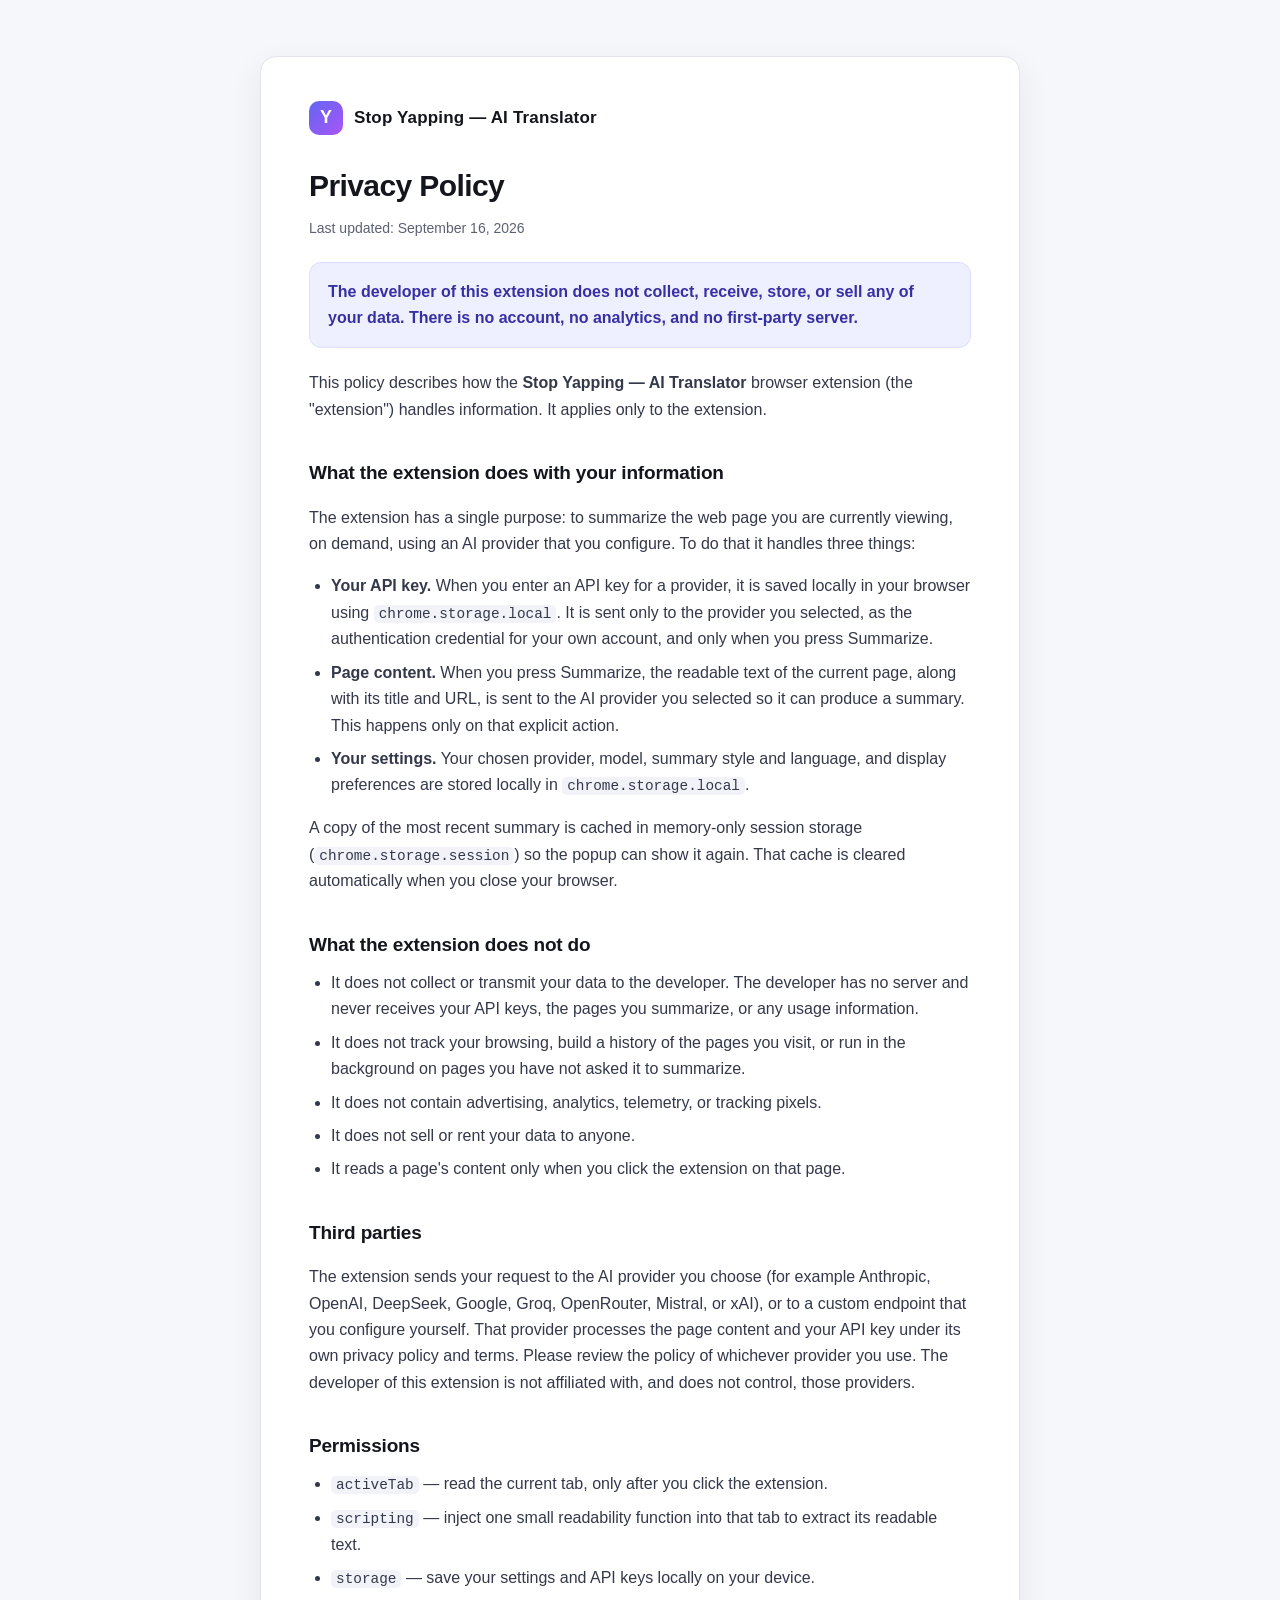
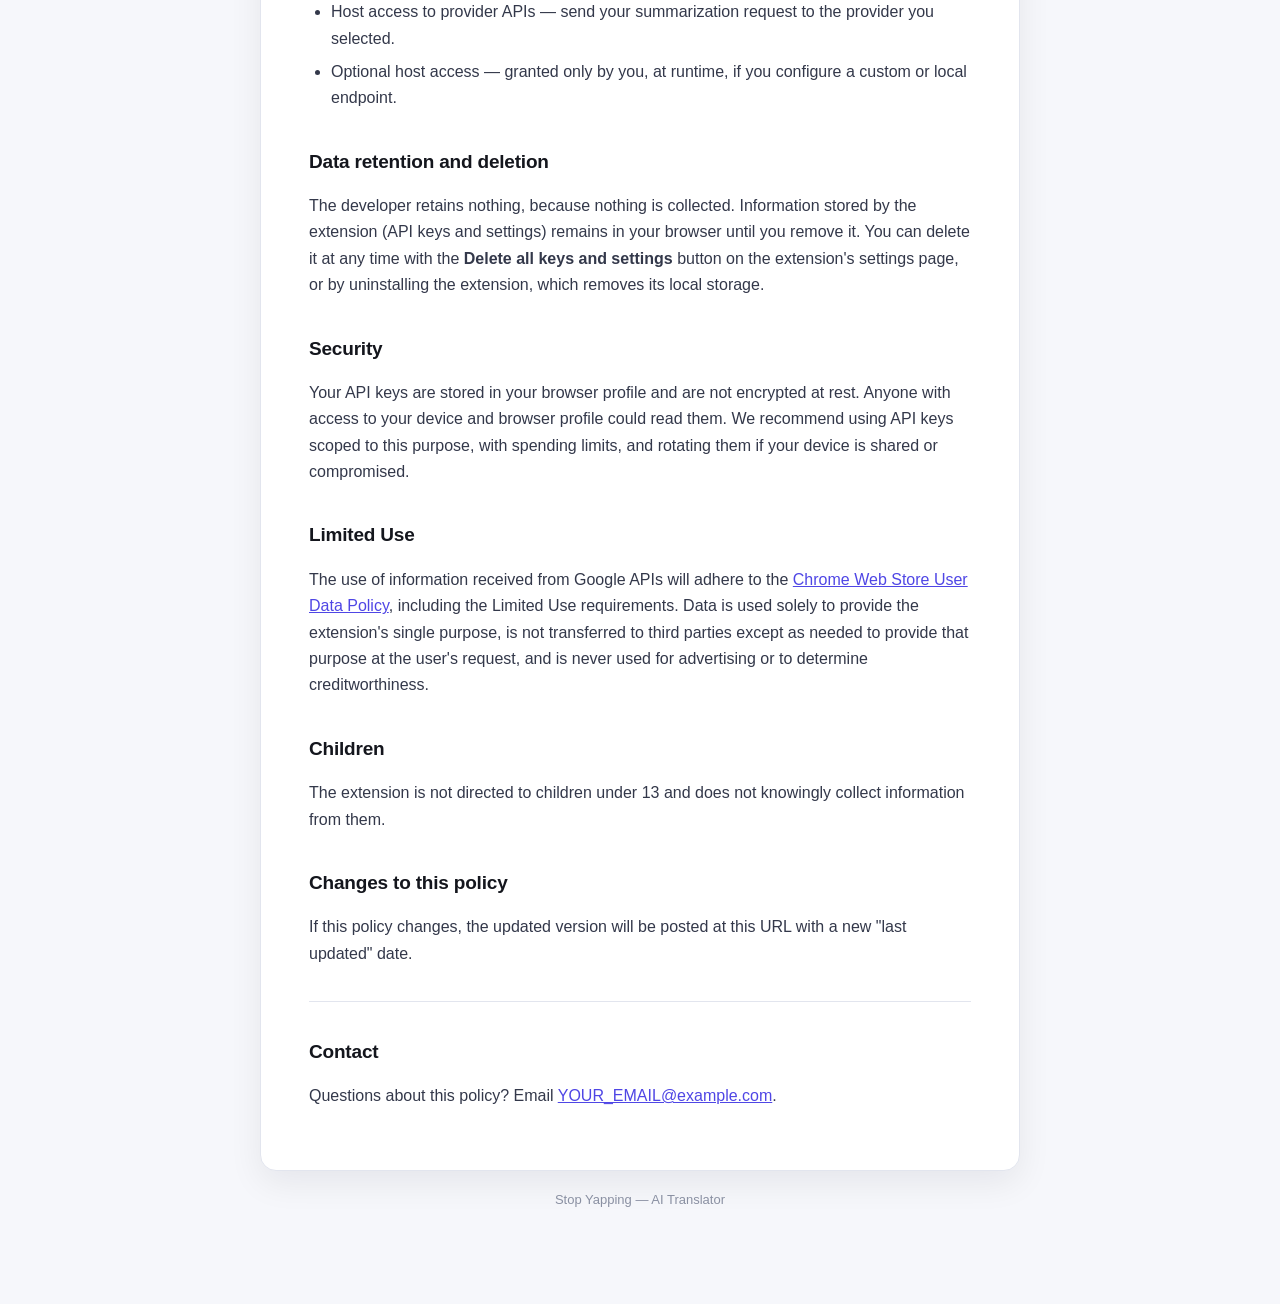
==== index.html @ af0604ed "Add Stop Yapping extension source, store assets, and privacy policy" ====
<!doctype html>
<html lang="en">
<head>
<meta charset="utf-8" />
<meta name="viewport" content="width=device-width, initial-scale=1" />
<title>Privacy Policy — Stop Yapping</title>
<style>
  :root { color-scheme: light; }
  * { box-sizing: border-box; }
  body {
    margin: 0; padding: 56px 20px 96px;
    font-family: -apple-system, "Segoe UI", Roboto, Helvetica, Arial, sans-serif;
    color: #14161d; line-height: 1.65; font-size: 16px;
    background: #f6f7fb;
    -webkit-font-smoothing: antialiased;
  }
  main { max-width: 760px; margin: 0 auto; background: #fff; border: 1px solid #e2e5ee;
         border-radius: 16px; padding: 44px 48px; box-shadow: 0 12px 34px rgba(16,18,28,.07); }
  .brand { display: flex; align-items: center; gap: 11px; margin-bottom: 26px; }
  .mark { display: grid; place-items: center; width: 34px; height: 34px; border-radius: 10px;
          background: linear-gradient(135deg, #6366f1, #a855f7); color: #fff; font-weight: 800; font-size: 18px; }
  .brand strong { font-size: 17px; letter-spacing: .01em; }
  h1 { font-size: 30px; letter-spacing: -.02em; margin: 0 0 6px; }
  h2 { font-size: 19px; margin: 34px 0 10px; letter-spacing: -.01em; }
  .updated { color: #5b6172; font-size: 14px; margin: 0 0 8px; }
  p, li { color: #33384a; }
  ul { padding-left: 22px; margin: 10px 0; }
  li { margin-bottom: 7px; }
  .callout { background: #eef0ff; border: 1px solid #dcdffb; border-radius: 12px;
             padding: 16px 18px; margin: 22px 0; }
  .callout p { margin: 0; color: #3730a3; font-weight: 600; }
  a { color: #4f46e5; }
  code { font-family: ui-monospace, Consolas, monospace; font-size: .9em;
         background: #f1f3f9; padding: 1px 5px; border-radius: 5px; }
  hr { border: 0; border-top: 1px solid #e2e5ee; margin: 34px 0; }
  footer { max-width: 760px; margin: 18px auto 0; text-align: center; color: #8a90a2; font-size: 13px; }
</style>
</head>
<body>
<main>
  <div class="brand"><span class="mark">Y</span><strong>Stop Yapping — AI Translator</strong></div>

  <h1>Privacy Policy</h1>
  <p class="updated">Last updated: September 16, 2026</p>

  <div class="callout">
    <p>The developer of this extension does not collect, receive, store, or sell any of your data. There is no account, no analytics, and no first-party server.</p>
  </div>

  <p>
    This policy describes how the <strong>Stop Yapping — AI Translator</strong> browser extension (the
    "extension") handles information. It applies only to the extension.
  </p>

  <h2>What the extension does with your information</h2>
  <p>The extension has a single purpose: to summarize the web page you are currently viewing, on demand, using an AI provider that you configure. To do that it handles three things:</p>
  <ul>
    <li><strong>Your API key.</strong> When you enter an API key for a provider, it is saved locally in your browser using <code>chrome.storage.local</code>. It is sent only to the provider you selected, as the authentication credential for your own account, and only when you press Summarize.</li>
    <li><strong>Page content.</strong> When you press Summarize, the readable text of the current page, along with its title and URL, is sent to the AI provider you selected so it can produce a summary. This happens only on that explicit action.</li>
    <li><strong>Your settings.</strong> Your chosen provider, model, summary style and language, and display preferences are stored locally in <code>chrome.storage.local</code>.</li>
  </ul>
  <p>A copy of the most recent summary is cached in memory-only session storage (<code>chrome.storage.session</code>) so the popup can show it again. That cache is cleared automatically when you close your browser.</p>

  <h2>What the extension does not do</h2>
  <ul>
    <li>It does not collect or transmit your data to the developer. The developer has no server and never receives your API keys, the pages you summarize, or any usage information.</li>
    <li>It does not track your browsing, build a history of the pages you visit, or run in the background on pages you have not asked it to summarize.</li>
    <li>It does not contain advertising, analytics, telemetry, or tracking pixels.</li>
    <li>It does not sell or rent your data to anyone.</li>
    <li>It reads a page's content only when you click the extension on that page.</li>
  </ul>

  <h2>Third parties</h2>
  <p>
    The extension sends your request to the AI provider you choose (for example Anthropic, OpenAI,
    DeepSeek, Google, Groq, OpenRouter, Mistral, or xAI), or to a custom endpoint that you configure
    yourself. That provider processes the page content and your API key under its own privacy policy
    and terms. Please review the policy of whichever provider you use. The developer of this extension
    is not affiliated with, and does not control, those providers.
  </p>

  <h2>Permissions</h2>
  <ul>
    <li><code>activeTab</code> — read the current tab, only after you click the extension.</li>
    <li><code>scripting</code> — inject one small readability function into that tab to extract its readable text.</li>
    <li><code>storage</code> — save your settings and API keys locally on your device.</li>
    <li>Host access to provider APIs — send your summarization request to the provider you selected.</li>
    <li>Optional host access — granted only by you, at runtime, if you configure a custom or local endpoint.</li>
  </ul>

  <h2>Data retention and deletion</h2>
  <p>
    The developer retains nothing, because nothing is collected. Information stored by the extension
    (API keys and settings) remains in your browser until you remove it. You can delete it at any time
    with the <strong>Delete all keys and settings</strong> button on the extension's settings page, or by
    uninstalling the extension, which removes its local storage.
  </p>

  <h2>Security</h2>
  <p>
    Your API keys are stored in your browser profile and are not encrypted at rest. Anyone with access
    to your device and browser profile could read them. We recommend using API keys scoped to this
    purpose, with spending limits, and rotating them if your device is shared or compromised.
  </p>

  <h2>Limited Use</h2>
  <p>
    The use of information received from Google APIs will adhere to the
    <a href="https://developer.chrome.com/docs/webstore/program-policies/limited-use" target="_blank" rel="noreferrer">Chrome Web Store User Data Policy</a>,
    including the Limited Use requirements. Data is used solely to provide the extension's single
    purpose, is not transferred to third parties except as needed to provide that purpose at the
    user's request, and is never used for advertising or to determine creditworthiness.
  </p>

  <h2>Children</h2>
  <p>The extension is not directed to children under 13 and does not knowingly collect information from them.</p>

  <h2>Changes to this policy</h2>
  <p>If this policy changes, the updated version will be posted at this URL with a new "last updated" date.</p>

  <hr />

  <h2>Contact</h2>
  <p>Questions about this policy? Email <a href="mailto:YOUR_EMAIL@example.com">YOUR_EMAIL@example.com</a>.</p>
</main>
<footer>Stop Yapping — AI Translator</footer>
</body>
</html>
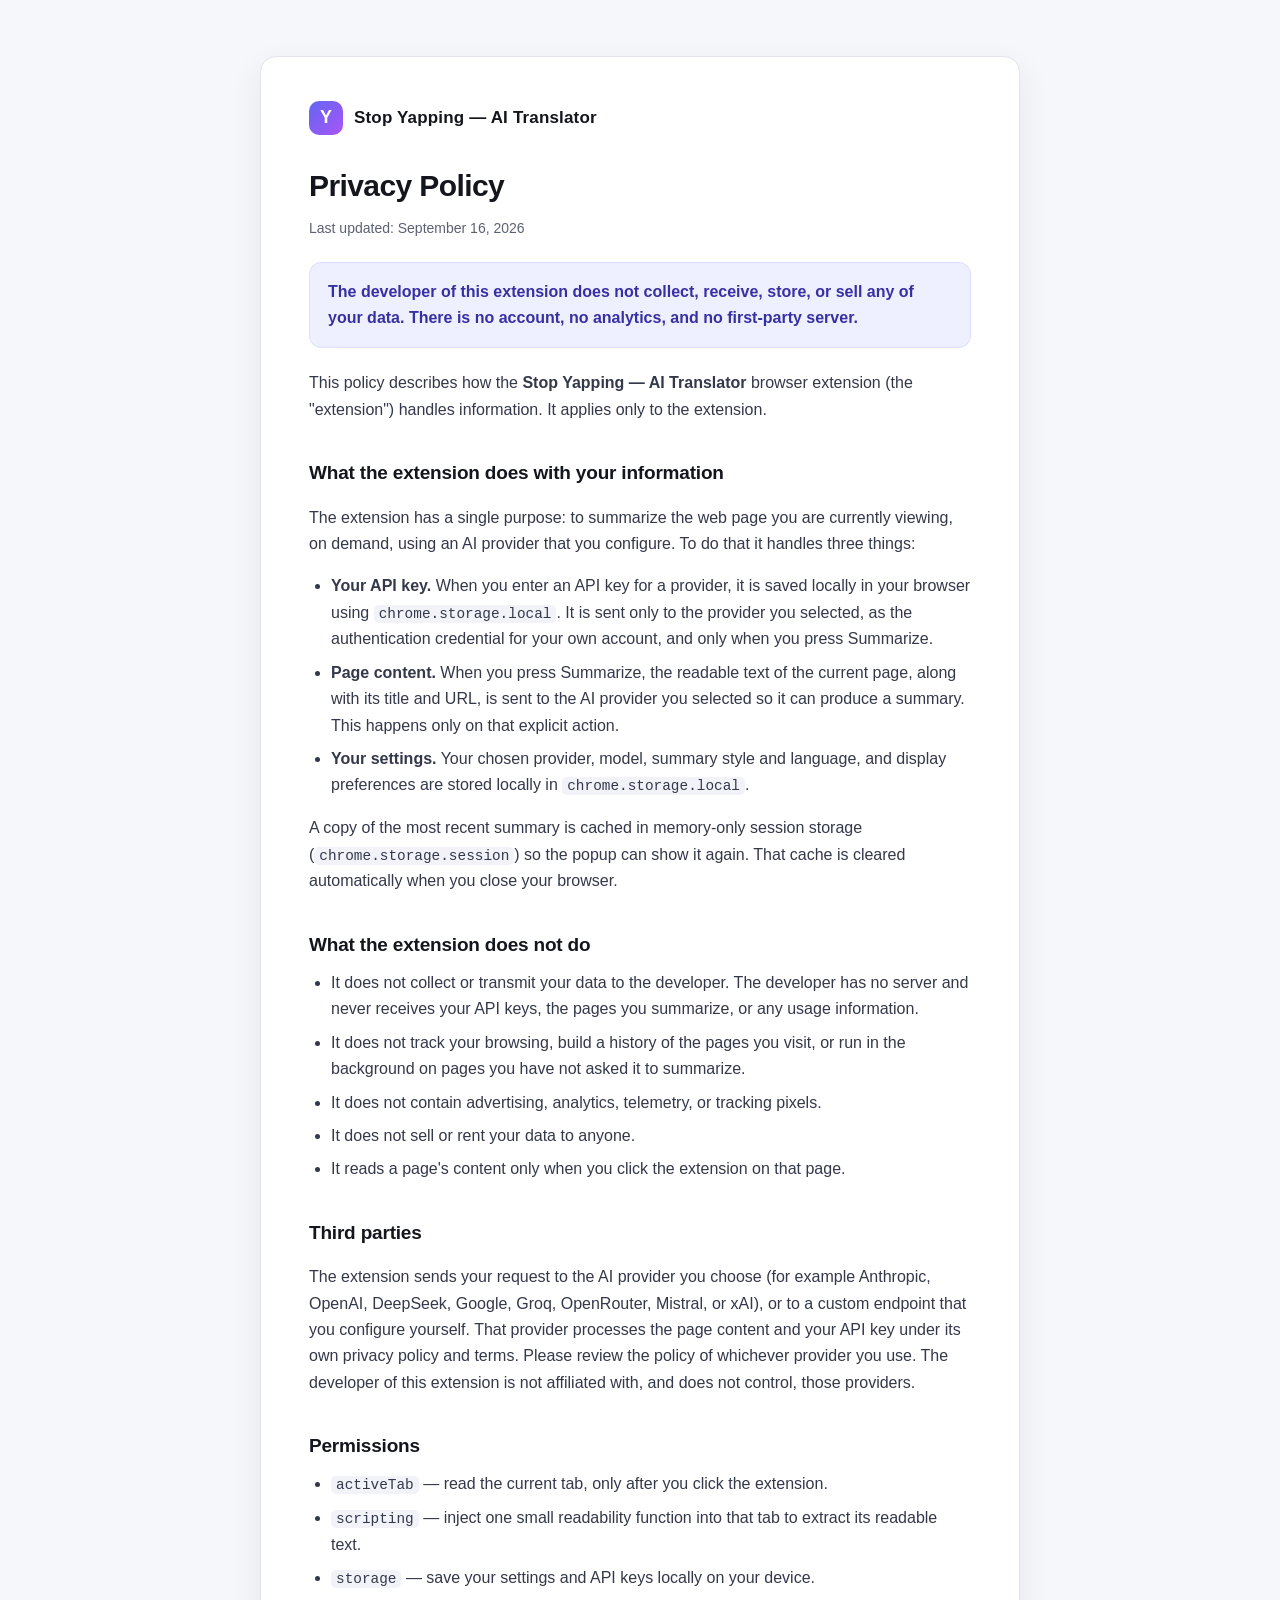
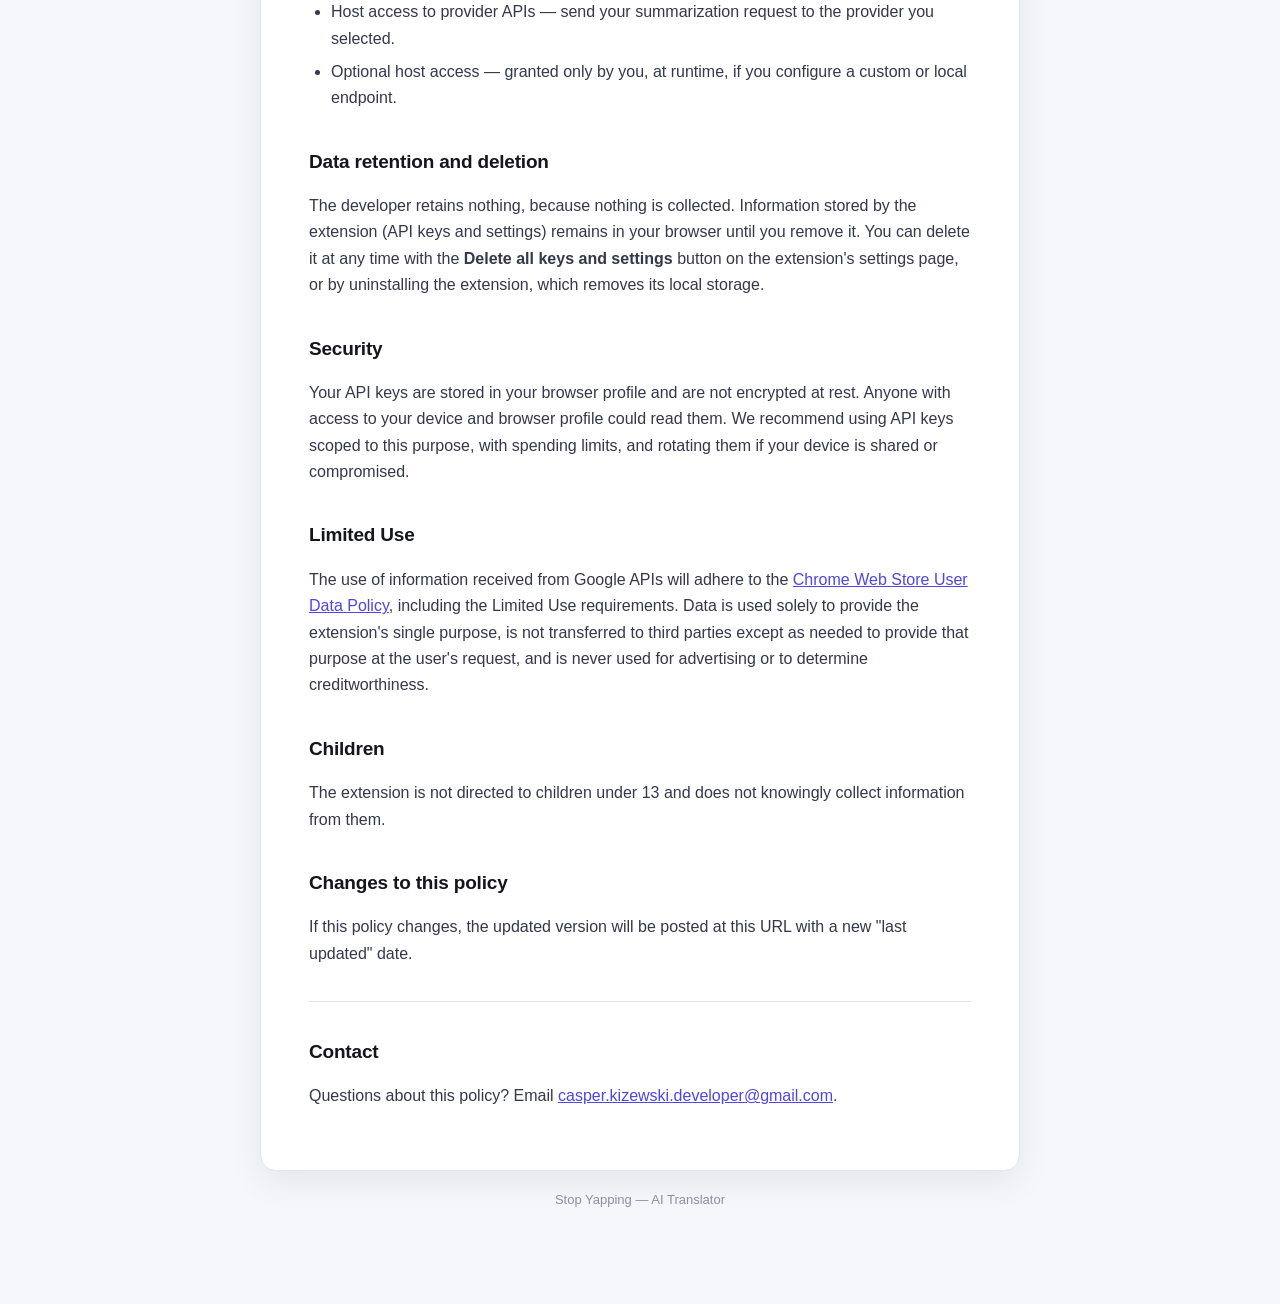
==== commit 2739f33c: "Set privacy policy contact email" ====
--- a/index.html
+++ b/index.html
@@ -121,7 +121,7 @@
   <hr />
 
   <h2>Contact</h2>
-  <p>Questions about this policy? Email <a href="mailto:YOUR_EMAIL@example.com">YOUR_EMAIL@example.com</a>.</p>
+  <p>Questions about this policy? Email <a href="mailto:casper.kizewski.developer@gmail.com">casper.kizewski.developer@gmail.com</a>.</p>
 </main>
 <footer>Stop Yapping — AI Translator</footer>
 </body>
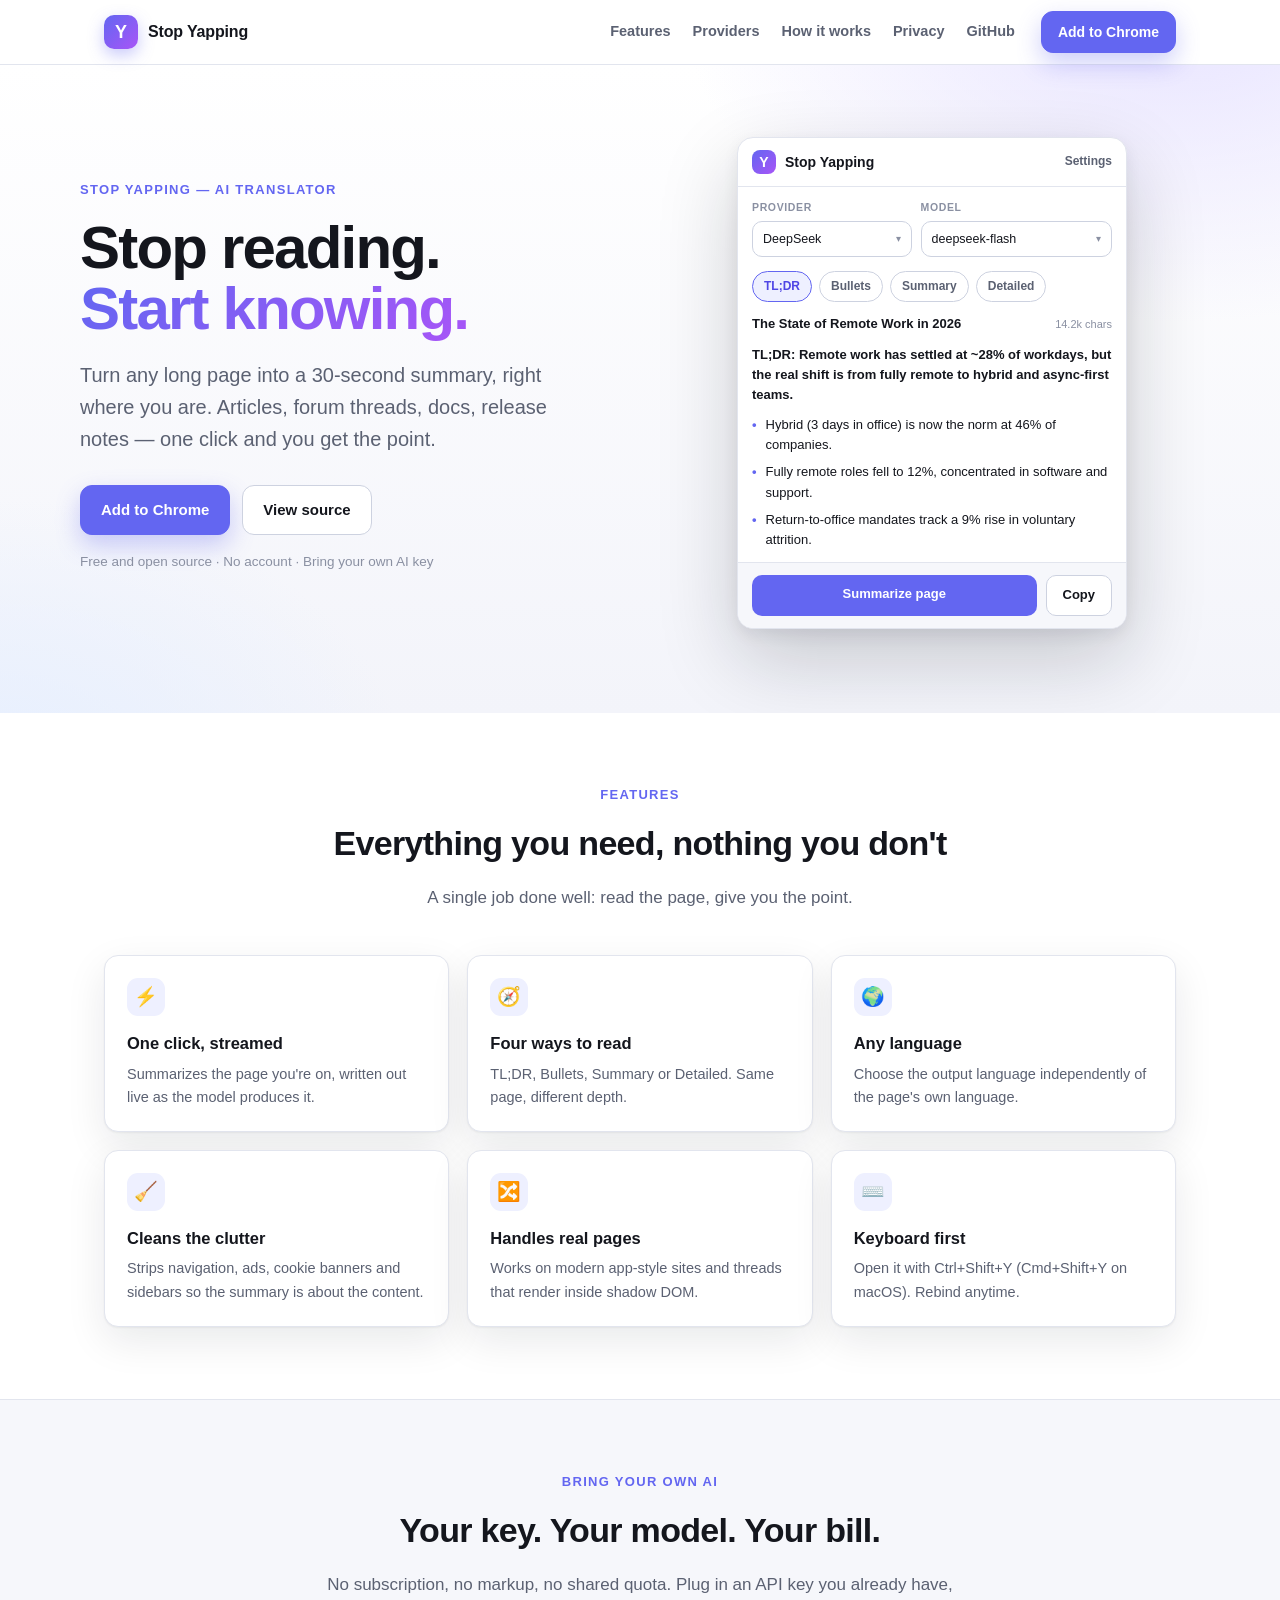
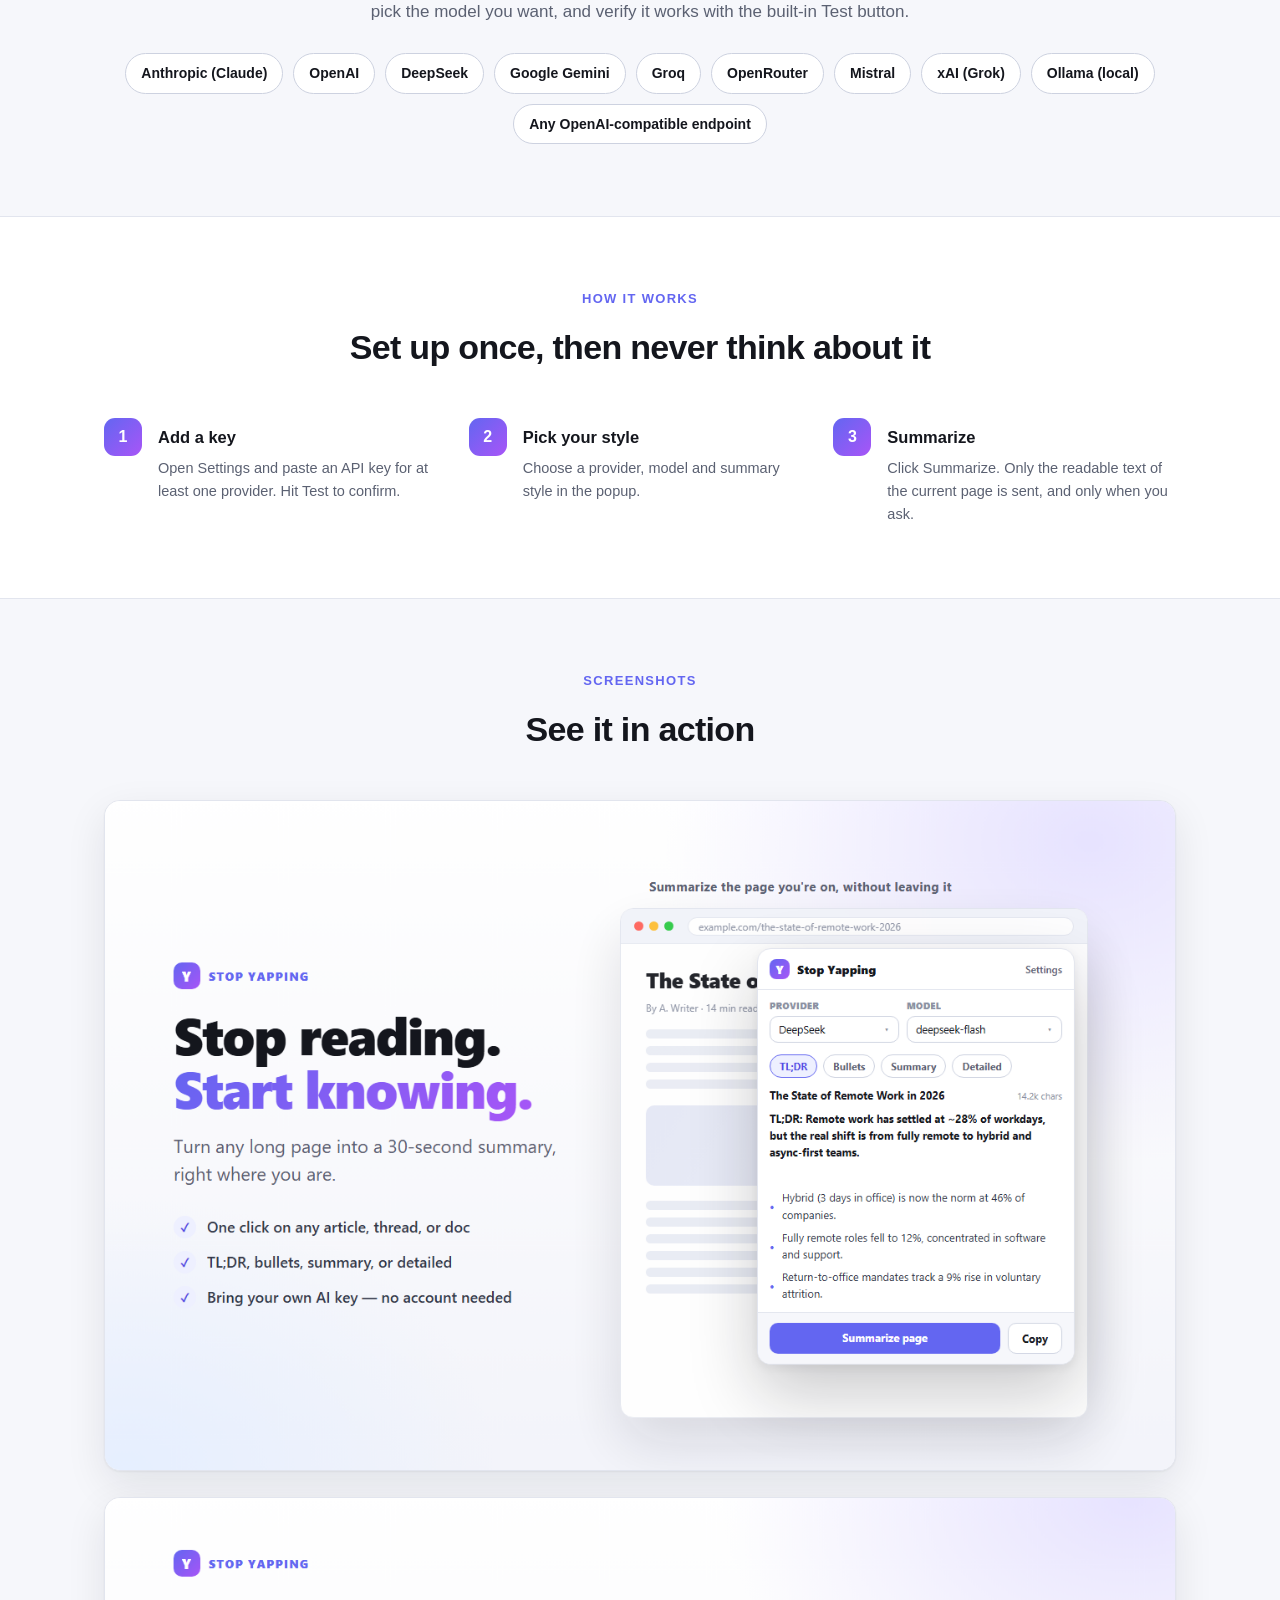
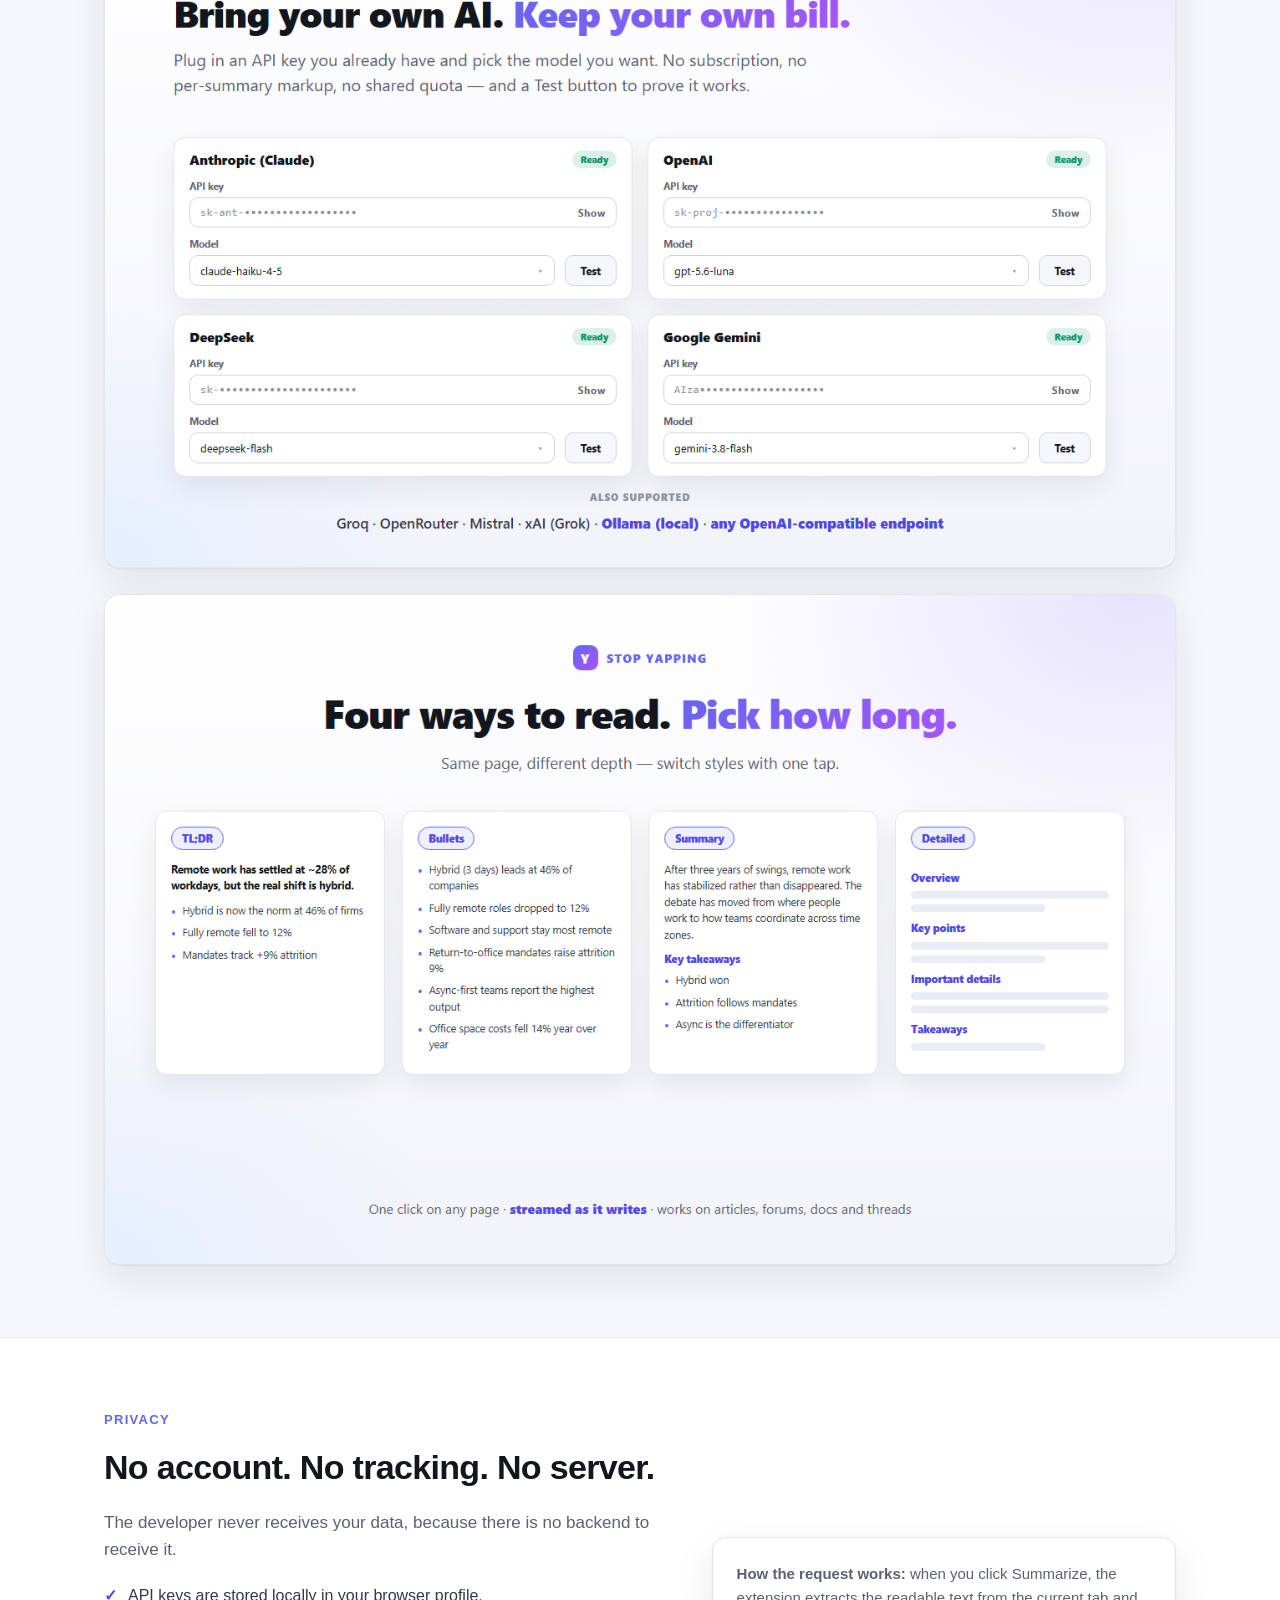
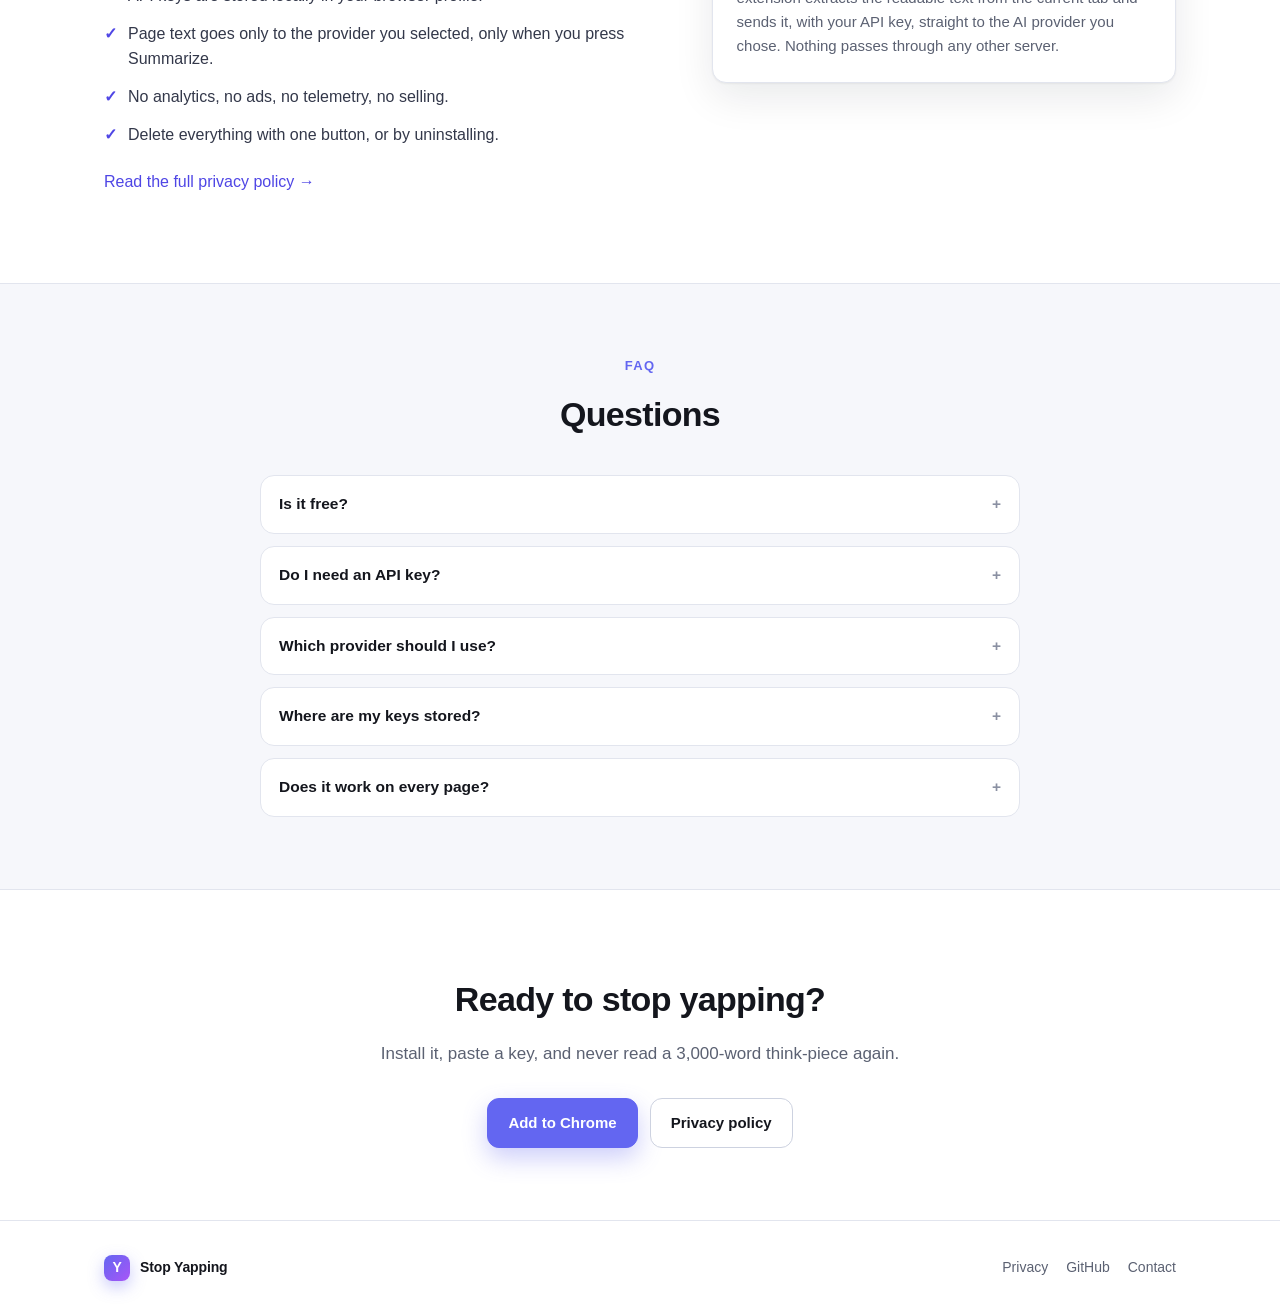
==== commit 655d2bda: "Add landing page; move privacy policy to privacy.html" ====
--- a/index.html
+++ b/index.html
@@ -3,126 +3,360 @@
 <head>
 <meta charset="utf-8" />
 <meta name="viewport" content="width=device-width, initial-scale=1" />
-<title>Privacy Policy — Stop Yapping</title>
+<title>Stop Yapping — AI Translator</title>
+<meta name="description" content="Turn any long page into a 30-second summary, right where you are. Bring your own AI key — no account, no tracking, no subscription." />
+<meta name="color-scheme" content="light" />
+<link rel="icon" href="icon.png" />
+<meta property="og:title" content="Stop Yapping — AI Translator" />
+<meta property="og:description" content="Turn any long page into a 30-second summary. Bring your own AI key — no account, no tracking." />
+<meta property="og:image" content="store-assets/promo-marquee.png" />
+<meta property="og:type" content="website" />
 <style>
-  :root { color-scheme: light; }
+  :root {
+    --bg: #ffffff;
+    --bg-soft: #f6f7fb;
+    --fg: #14161d;
+    --muted: #5b6172;
+    --faint: #8a90a2;
+    --border: #e2e5ee;
+    --border-strong: #cdd2e0;
+    --accent: #6366f1;
+    --accent-hover: #4f46e5;
+    --accent-soft: #eef0ff;
+    --radius: 14px;
+    --shadow: 0 1px 2px rgba(16,18,28,.05), 0 14px 40px rgba(16,18,28,.09);
+    --shadow-lg: 0 30px 80px rgba(16,18,28,.20), 0 6px 16px rgba(16,18,28,.07);
+  }
   * { box-sizing: border-box; }
+  html { scroll-behavior: smooth; }
   body {
-    margin: 0; padding: 56px 20px 96px;
-    font-family: -apple-system, "Segoe UI", Roboto, Helvetica, Arial, sans-serif;
-    color: #14161d; line-height: 1.65; font-size: 16px;
-    background: #f6f7fb;
+    margin: 0;
+    font-family: -apple-system, BlinkMacSystemFont, "Segoe UI", Roboto, Helvetica, Arial, sans-serif;
+    color: var(--fg);
+    background: var(--bg);
+    line-height: 1.6;
     -webkit-font-smoothing: antialiased;
   }
-  main { max-width: 760px; margin: 0 auto; background: #fff; border: 1px solid #e2e5ee;
-         border-radius: 16px; padding: 44px 48px; box-shadow: 0 12px 34px rgba(16,18,28,.07); }
-  .brand { display: flex; align-items: center; gap: 11px; margin-bottom: 26px; }
-  .mark { display: grid; place-items: center; width: 34px; height: 34px; border-radius: 10px;
-          background: linear-gradient(135deg, #6366f1, #a855f7); color: #fff; font-weight: 800; font-size: 18px; }
-  .brand strong { font-size: 17px; letter-spacing: .01em; }
-  h1 { font-size: 30px; letter-spacing: -.02em; margin: 0 0 6px; }
-  h2 { font-size: 19px; margin: 34px 0 10px; letter-spacing: -.01em; }
-  .updated { color: #5b6172; font-size: 14px; margin: 0 0 8px; }
-  p, li { color: #33384a; }
-  ul { padding-left: 22px; margin: 10px 0; }
-  li { margin-bottom: 7px; }
-  .callout { background: #eef0ff; border: 1px solid #dcdffb; border-radius: 12px;
-             padding: 16px 18px; margin: 22px 0; }
-  .callout p { margin: 0; color: #3730a3; font-weight: 600; }
-  a { color: #4f46e5; }
-  code { font-family: ui-monospace, Consolas, monospace; font-size: .9em;
-         background: #f1f3f9; padding: 1px 5px; border-radius: 5px; }
-  hr { border: 0; border-top: 1px solid #e2e5ee; margin: 34px 0; }
-  footer { max-width: 760px; margin: 18px auto 0; text-align: center; color: #8a90a2; font-size: 13px; }
+  a { color: var(--accent-hover); text-decoration: none; }
+  a:hover { text-decoration: underline; }
+  .wrap { max-width: 1120px; margin: 0 auto; padding: 0 24px; }
+  .grad-text { background: linear-gradient(135deg, #6366f1, #a855f7); -webkit-background-clip: text; background-clip: text; color: transparent; }
+  .mark {
+    display: grid; place-items: center; width: 34px; height: 34px; border-radius: 10px;
+    background: linear-gradient(135deg, #6366f1, #a855f7); color: #fff; font-weight: 800; font-size: 18px;
+    box-shadow: 0 6px 16px rgba(99,102,241,.35);
+  }
+  .btn {
+    display: inline-flex; align-items: center; justify-content: center; gap: 9px;
+    padding: 12px 20px; border-radius: 12px; font-weight: 700; font-size: 15px;
+    border: 1px solid var(--border-strong); background: #fff; color: var(--fg); cursor: pointer;
+    transition: transform .12s ease, box-shadow .15s ease, background .15s ease;
+  }
+  .btn:hover { background: var(--bg-soft); text-decoration: none; }
+  .btn-primary { background: var(--accent); border-color: var(--accent); color: #fff; box-shadow: 0 10px 24px rgba(99,102,241,.32); }
+  .btn-primary:hover { background: var(--accent-hover); border-color: var(--accent-hover); transform: translateY(-1px); }
+  .eyebrow { font-size: 13px; font-weight: 800; letter-spacing: .1em; text-transform: uppercase; color: var(--accent); }
+
+  /* header */
+  header { position: sticky; top: 0; z-index: 20; background: rgba(255,255,255,.86); backdrop-filter: blur(10px); border-bottom: 1px solid var(--border); }
+  .nav { display: flex; align-items: center; gap: 26px; height: 64px; }
+  .brand { display: flex; align-items: center; gap: 10px; font-weight: 800; letter-spacing: -.01em; color: var(--fg); }
+  .brand:hover { text-decoration: none; }
+  .nav-links { display: flex; gap: 22px; margin-left: auto; }
+  .nav-links a { color: var(--muted); font-weight: 600; font-size: 14.5px; }
+  .nav-links a:hover { color: var(--fg); text-decoration: none; }
+  .nav .btn { padding: 9px 16px; font-size: 14px; }
+  @media (max-width: 760px) { .nav-links { display: none; } }
+
+  /* hero */
+  .hero { position: relative; overflow: hidden; background:
+      radial-gradient(800px 520px at 92% -10%, #e7e3ff 0%, rgba(231,227,255,0) 62%),
+      radial-gradient(700px 480px at 0% 110%, #e6efff 0%, rgba(230,239,255,0) 58%),
+      linear-gradient(180deg, #ffffff 0%, #f3f4fa 100%);
+  }
+  .hero-inner { display: grid; grid-template-columns: 1fr 1fr; gap: 48px; align-items: center; padding: 72px 0 84px; }
+  .hero h1 { font-size: clamp(38px, 5vw, 60px); line-height: 1.02; letter-spacing: -.03em; margin: 16px 0 0; }
+  .hero p.lede { margin: 20px 0 0; font-size: clamp(16px, 1.6vw, 20px); color: var(--muted); max-width: 520px; }
+  .cta { display: flex; gap: 12px; margin-top: 30px; flex-wrap: wrap; }
+  .trust { margin-top: 16px; font-size: 13.5px; color: var(--faint); }
+  @media (max-width: 900px) {
+    .hero-inner { grid-template-columns: 1fr; gap: 40px; padding: 48px 0 60px; }
+  }
+
+  /* popup mock */
+  .visual { position: relative; }
+  .popup {
+    width: 100%; max-width: 390px; margin: 0 auto; background: #fff;
+    border: 1px solid var(--border); border-radius: 16px; overflow: hidden; box-shadow: var(--shadow-lg);
+  }
+  .p-head { display: flex; align-items: center; justify-content: space-between; padding: 12px 14px; border-bottom: 1px solid var(--border); }
+  .p-brand { display: flex; align-items: center; gap: 9px; }
+  .p-mark { display: grid; place-items: center; width: 24px; height: 24px; border-radius: 8px; background: linear-gradient(135deg,#6366f1,#a855f7); color: #fff; font-weight: 800; font-size: 14px; }
+  .p-name { font-weight: 800; font-size: 14px; }
+  .p-settings { font-size: 12px; font-weight: 600; color: var(--muted); }
+  .p-controls { display: grid; grid-template-columns: 1fr 1.2fr; gap: 9px; padding: 12px 14px 4px; }
+  .p-field label { display: block; font-size: 10.5px; font-weight: 800; letter-spacing: .06em; text-transform: uppercase; color: var(--faint); margin-bottom: 5px; }
+  .p-select { display: flex; align-items: center; justify-content: space-between; padding: 7px 10px; font-size: 12.5px; border: 1px solid var(--border-strong); border-radius: 10px; }
+  .p-select span { color: var(--faint); font-size: 10px; }
+  .p-chips { display: flex; gap: 7px; padding: 10px 14px; }
+  .p-chip { font-size: 12px; font-weight: 700; padding: 5px 11px; border-radius: 999px; border: 1px solid var(--border-strong); color: var(--muted); }
+  .p-chip.active { background: var(--accent-soft); border-color: var(--accent); color: var(--accent-hover); }
+  .p-meta { display: flex; align-items: baseline; justify-content: space-between; gap: 10px; padding: 2px 14px 10px; }
+  .p-title { font-weight: 700; font-size: 13px; white-space: nowrap; overflow: hidden; text-overflow: ellipsis; }
+  .p-chars { font-size: 11px; color: var(--faint); flex: none; }
+  .p-output { padding: 0 14px 12px; font-size: 13px; line-height: 1.55; }
+  .p-output p { margin: 0 0 10px; }
+  .p-output ul { list-style: none; margin: 0; padding: 0; display: flex; flex-direction: column; gap: 7px; }
+  .p-output li { display: flex; gap: 9px; }
+  .p-output li::before { content: "•"; color: var(--accent); font-weight: 800; }
+  .p-footer { display: flex; gap: 9px; padding: 12px 14px; border-top: 1px solid var(--border); background: var(--bg-soft); }
+  .p-btn { flex: 1; text-align: center; padding: 9px 14px; border-radius: 10px; background: var(--accent); color: #fff; font-weight: 700; font-size: 13px; }
+  .p-btn2 { padding: 9px 16px; border-radius: 10px; border: 1px solid var(--border-strong); background: #fff; font-weight: 700; font-size: 13px; }
+
+  /* sections */
+  section { padding: 72px 0; }
+  section.soft { background: var(--bg-soft); border-top: 1px solid var(--border); border-bottom: 1px solid var(--border); }
+  h2 { font-size: clamp(26px, 3vw, 34px); letter-spacing: -.02em; margin: 10px 0 0; }
+  .sub { color: var(--muted); font-size: 17px; margin: 14px 0 0; max-width: 640px; }
+  .center { text-align: center; }
+  .center .sub { margin-left: auto; margin-right: auto; }
+
+  .cards { display: grid; grid-template-columns: repeat(3, 1fr); gap: 18px; margin-top: 44px; }
+  @media (max-width: 900px) { .cards { grid-template-columns: repeat(2, 1fr); } }
+  @media (max-width: 620px) { .cards { grid-template-columns: 1fr; } }
+  .card { background: #fff; border: 1px solid var(--border); border-radius: var(--radius); padding: 22px; box-shadow: var(--shadow); }
+  .card h3 { margin: 14px 0 6px; font-size: 16.5px; }
+  .card p { margin: 0; color: var(--muted); font-size: 14.5px; }
+  .ico { display: grid; place-items: center; width: 38px; height: 38px; border-radius: 11px; background: var(--accent-soft); color: var(--accent-hover); font-size: 19px; }
+
+  .providers { display: flex; flex-wrap: wrap; gap: 10px; margin-top: 28px; }
+  .providers span { padding: 8px 15px; border-radius: 999px; background: #fff; border: 1px solid var(--border-strong); font-weight: 600; font-size: 14px; }
+
+  .steps { display: grid; grid-template-columns: repeat(3, 1fr); gap: 22px; margin-top: 44px; counter-reset: s; }
+  @media (max-width: 760px) { .steps { grid-template-columns: 1fr; } }
+  .step { position: relative; padding-left: 54px; }
+  .step::before { counter-increment: s; content: counter(s); position: absolute; left: 0; top: 0; display: grid; place-items: center; width: 38px; height: 38px; border-radius: 11px; background: linear-gradient(135deg,#6366f1,#a855f7); color: #fff; font-weight: 800; }
+  .step h3 { margin: 6px 0 6px; font-size: 16.5px; }
+  .step p { margin: 0; color: var(--muted); font-size: 14.5px; }
+
+  .shots { display: grid; gap: 26px; margin-top: 44px; }
+  .shot { border-radius: 16px; overflow: hidden; border: 1px solid var(--border); box-shadow: var(--shadow); background: #fff; }
+  .shot img { display: block; width: 100%; height: auto; }
+
+  .privacy { display: grid; grid-template-columns: 1.1fr .9fr; gap: 40px; align-items: center; }
+  @media (max-width: 860px) { .privacy { grid-template-columns: 1fr; } }
+  .privacy ul { margin: 20px 0 0; padding-left: 0; list-style: none; display: flex; flex-direction: column; gap: 12px; }
+  .privacy li { display: flex; gap: 11px; color: #33384a; }
+  .privacy li::before { content: "✓"; color: var(--accent-hover); font-weight: 900; }
+  .callout { background: #fff; border: 1px solid var(--border); border-radius: var(--radius); padding: 24px; box-shadow: var(--shadow); }
+  .callout p { margin: 0; font-size: 15px; color: var(--muted); }
+
+  details { border: 1px solid var(--border); border-radius: var(--radius); padding: 16px 18px; background: #fff; margin-top: 12px; }
+  details summary { cursor: pointer; font-weight: 700; font-size: 15.5px; list-style: none; display: flex; justify-content: space-between; gap: 12px; }
+  details summary::-webkit-details-marker { display: none; }
+  details summary::after { content: "+"; color: var(--faint); font-weight: 700; }
+  details[open] summary::after { content: "–"; }
+  details p { margin: 12px 0 0; color: var(--muted); }
+
+  footer { border-top: 1px solid var(--border); padding: 34px 0; color: var(--faint); font-size: 14px; }
+  footer .row { display: flex; gap: 18px; align-items: center; flex-wrap: wrap; }
+  footer .row .spacer { margin-left: auto; }
+  footer a { color: var(--muted); }
+  @media (max-width: 620px) { .center .cta { justify-content: center; } }
 </style>
 </head>
 <body>
-<main>
-  <div class="brand"><span class="mark">Y</span><strong>Stop Yapping — AI Translator</strong></div>
-
-  <h1>Privacy Policy</h1>
-  <p class="updated">Last updated: September 16, 2026</p>
-
-  <div class="callout">
-    <p>The developer of this extension does not collect, receive, store, or sell any of your data. There is no account, no analytics, and no first-party server.</p>
+
+<header>
+  <div class="wrap nav">
+    <a class="brand" href="#top"><span class="mark">Y</span> Stop Yapping</a>
+    <nav class="nav-links">
+      <a href="#features">Features</a>
+      <a href="#providers">Providers</a>
+      <a href="#how">How it works</a>
+      <a href="#privacy">Privacy</a>
+      <a href="https://github.com/Ssionn/Stop-yapping-AI-Translator" target="_blank" rel="noreferrer">GitHub</a>
+    </nav>
+    <!-- TODO: replace # with your Chrome Web Store listing URL -->
+    <a class="btn btn-primary" href="#">Add to Chrome</a>
   </div>
-
-  <p>
-    This policy describes how the <strong>Stop Yapping — AI Translator</strong> browser extension (the
-    "extension") handles information. It applies only to the extension.
-  </p>
-
-  <h2>What the extension does with your information</h2>
-  <p>The extension has a single purpose: to summarize the web page you are currently viewing, on demand, using an AI provider that you configure. To do that it handles three things:</p>
-  <ul>
-    <li><strong>Your API key.</strong> When you enter an API key for a provider, it is saved locally in your browser using <code>chrome.storage.local</code>. It is sent only to the provider you selected, as the authentication credential for your own account, and only when you press Summarize.</li>
-    <li><strong>Page content.</strong> When you press Summarize, the readable text of the current page, along with its title and URL, is sent to the AI provider you selected so it can produce a summary. This happens only on that explicit action.</li>
-    <li><strong>Your settings.</strong> Your chosen provider, model, summary style and language, and display preferences are stored locally in <code>chrome.storage.local</code>.</li>
-  </ul>
-  <p>A copy of the most recent summary is cached in memory-only session storage (<code>chrome.storage.session</code>) so the popup can show it again. That cache is cleared automatically when you close your browser.</p>
-
-  <h2>What the extension does not do</h2>
-  <ul>
-    <li>It does not collect or transmit your data to the developer. The developer has no server and never receives your API keys, the pages you summarize, or any usage information.</li>
-    <li>It does not track your browsing, build a history of the pages you visit, or run in the background on pages you have not asked it to summarize.</li>
-    <li>It does not contain advertising, analytics, telemetry, or tracking pixels.</li>
-    <li>It does not sell or rent your data to anyone.</li>
-    <li>It reads a page's content only when you click the extension on that page.</li>
-  </ul>
-
-  <h2>Third parties</h2>
-  <p>
-    The extension sends your request to the AI provider you choose (for example Anthropic, OpenAI,
-    DeepSeek, Google, Groq, OpenRouter, Mistral, or xAI), or to a custom endpoint that you configure
-    yourself. That provider processes the page content and your API key under its own privacy policy
-    and terms. Please review the policy of whichever provider you use. The developer of this extension
-    is not affiliated with, and does not control, those providers.
-  </p>
-
-  <h2>Permissions</h2>
-  <ul>
-    <li><code>activeTab</code> — read the current tab, only after you click the extension.</li>
-    <li><code>scripting</code> — inject one small readability function into that tab to extract its readable text.</li>
-    <li><code>storage</code> — save your settings and API keys locally on your device.</li>
-    <li>Host access to provider APIs — send your summarization request to the provider you selected.</li>
-    <li>Optional host access — granted only by you, at runtime, if you configure a custom or local endpoint.</li>
-  </ul>
-
-  <h2>Data retention and deletion</h2>
-  <p>
-    The developer retains nothing, because nothing is collected. Information stored by the extension
-    (API keys and settings) remains in your browser until you remove it. You can delete it at any time
-    with the <strong>Delete all keys and settings</strong> button on the extension's settings page, or by
-    uninstalling the extension, which removes its local storage.
-  </p>
-
-  <h2>Security</h2>
-  <p>
-    Your API keys are stored in your browser profile and are not encrypted at rest. Anyone with access
-    to your device and browser profile could read them. We recommend using API keys scoped to this
-    purpose, with spending limits, and rotating them if your device is shared or compromised.
-  </p>
-
-  <h2>Limited Use</h2>
-  <p>
-    The use of information received from Google APIs will adhere to the
-    <a href="https://developer.chrome.com/docs/webstore/program-policies/limited-use" target="_blank" rel="noreferrer">Chrome Web Store User Data Policy</a>,
-    including the Limited Use requirements. Data is used solely to provide the extension's single
-    purpose, is not transferred to third parties except as needed to provide that purpose at the
-    user's request, and is never used for advertising or to determine creditworthiness.
-  </p>
-
-  <h2>Children</h2>
-  <p>The extension is not directed to children under 13 and does not knowingly collect information from them.</p>
-
-  <h2>Changes to this policy</h2>
-  <p>If this policy changes, the updated version will be posted at this URL with a new "last updated" date.</p>
-
-  <hr />
-
-  <h2>Contact</h2>
-  <p>Questions about this policy? Email <a href="mailto:casper.kizewski.developer@gmail.com">casper.kizewski.developer@gmail.com</a>.</p>
+</header>
+
+<main id="top">
+
+  <!-- HERO -->
+  <div class="hero">
+    <div class="wrap hero-inner">
+      <div>
+        <div class="eyebrow">Stop Yapping — AI Translator</div>
+        <h1>Stop reading.<br /><span class="grad-text">Start knowing.</span></h1>
+        <p class="lede">Turn any long page into a 30-second summary, right where you are. Articles, forum threads, docs, release notes — one click and you get the point.</p>
+        <div class="cta">
+          <!-- TODO: replace # with your Chrome Web Store listing URL -->
+          <a class="btn btn-primary" href="#">Add to Chrome</a>
+          <a class="btn" href="https://github.com/Ssionn/Stop-yapping-AI-Translator" target="_blank" rel="noreferrer">View source</a>
+        </div>
+        <p class="trust">Free and open source · No account · Bring your own AI key</p>
+      </div>
+
+      <div class="visual">
+        <div class="popup">
+          <div class="p-head">
+            <div class="p-brand"><span class="p-mark">Y</span><span class="p-name">Stop Yapping</span></div>
+            <div class="p-settings">Settings</div>
+          </div>
+          <div class="p-controls">
+            <div class="p-field"><label>Provider</label><div class="p-select">DeepSeek <span>▾</span></div></div>
+            <div class="p-field"><label>Model</label><div class="p-select">deepseek-flash <span>▾</span></div></div>
+          </div>
+          <div class="p-chips">
+            <span class="p-chip active">TL;DR</span><span class="p-chip">Bullets</span><span class="p-chip">Summary</span><span class="p-chip">Detailed</span>
+          </div>
+          <div class="p-meta">
+            <span class="p-title">The State of Remote Work in 2026</span><span class="p-chars">14.2k chars</span>
+          </div>
+          <div class="p-output">
+            <p><strong>TL;DR: Remote work has settled at ~28% of workdays, but the real shift is from fully remote to hybrid and async-first teams.</strong></p>
+            <ul>
+              <li>Hybrid (3 days in office) is now the norm at 46% of companies.</li>
+              <li>Fully remote roles fell to 12%, concentrated in software and support.</li>
+              <li>Return-to-office mandates track a 9% rise in voluntary attrition.</li>
+            </ul>
+          </div>
+          <div class="p-footer"><div class="p-btn">Summarize page</div><div class="p-btn2">Copy</div></div>
+        </div>
+      </div>
+    </div>
+  </div>
+
+  <!-- FEATURES -->
+  <section id="features">
+    <div class="wrap">
+      <div class="center">
+        <div class="eyebrow">Features</div>
+        <h2>Everything you need, nothing you don't</h2>
+        <p class="sub">A single job done well: read the page, give you the point.</p>
+      </div>
+
+      <div class="cards">
+        <div class="card"><div class="ico">⚡</div><h3>One click, streamed</h3><p>Summarizes the page you're on, written out live as the model produces it.</p></div>
+        <div class="card"><div class="ico">🧭</div><h3>Four ways to read</h3><p>TL;DR, Bullets, Summary or Detailed. Same page, different depth.</p></div>
+        <div class="card"><div class="ico">🌍</div><h3>Any language</h3><p>Choose the output language independently of the page's own language.</p></div>
+        <div class="card"><div class="ico">🧹</div><h3>Cleans the clutter</h3><p>Strips navigation, ads, cookie banners and sidebars so the summary is about the content.</p></div>
+        <div class="card"><div class="ico">🔀</div><h3>Handles real pages</h3><p>Works on modern app-style sites and threads that render inside shadow DOM.</p></div>
+        <div class="card"><div class="ico">⌨️</div><h3>Keyboard first</h3><p>Open it with Ctrl+Shift+Y (Cmd+Shift+Y on macOS). Rebind anytime.</p></div>
+      </div>
+    </div>
+  </section>
+
+  <!-- PROVIDERS -->
+  <section id="providers" class="soft">
+    <div class="wrap">
+      <div class="center">
+        <div class="eyebrow">Bring your own AI</div>
+        <h2>Your key. Your model. Your bill.</h2>
+        <p class="sub">No subscription, no markup, no shared quota. Plug in an API key you already have, pick the model you want, and verify it works with the built-in Test button.</p>
+      </div>
+      <div class="providers" style="justify-content:center">
+        <span>Anthropic (Claude)</span><span>OpenAI</span><span>DeepSeek</span><span>Google Gemini</span>
+        <span>Groq</span><span>OpenRouter</span><span>Mistral</span><span>xAI (Grok)</span>
+        <span>Ollama (local)</span><span>Any OpenAI-compatible endpoint</span>
+      </div>
+    </div>
+  </section>
+
+  <!-- HOW -->
+  <section id="how">
+    <div class="wrap">
+      <div class="center">
+        <div class="eyebrow">How it works</div>
+        <h2>Set up once, then never think about it</h2>
+      </div>
+      <div class="steps">
+        <div class="step"><h3>Add a key</h3><p>Open Settings and paste an API key for at least one provider. Hit Test to confirm.</p></div>
+        <div class="step"><h3>Pick your style</h3><p>Choose a provider, model and summary style in the popup.</p></div>
+        <div class="step"><h3>Summarize</h3><p>Click Summarize. Only the readable text of the current page is sent, and only when you ask.</p></div>
+      </div>
+    </div>
+  </section>
+
+  <!-- SHOTS -->
+  <section class="soft">
+    <div class="wrap">
+      <div class="center">
+        <div class="eyebrow">Screenshots</div>
+        <h2>See it in action</h2>
+      </div>
+      <div class="shots">
+        <div class="shot"><img src="store-assets/shot-1.png" alt="Stop Yapping popup summarizing a web page" loading="lazy" /></div>
+        <div class="shot"><img src="store-assets/shot-2.png" alt="Settings screen with provider API keys" loading="lazy" /></div>
+        <div class="shot"><img src="store-assets/shot-3.png" alt="Four summary styles side by side" loading="lazy" /></div>
+      </div>
+    </div>
+  </section>
+
+  <!-- PRIVACY -->
+  <section id="privacy">
+    <div class="wrap privacy">
+      <div>
+        <div class="eyebrow">Privacy</div>
+        <h2>No account. No tracking. No server.</h2>
+        <p class="sub">The developer never receives your data, because there is no backend to receive it.</p>
+        <ul>
+          <li>API keys are stored locally in your browser profile.</li>
+          <li>Page text goes only to the provider you selected, only when you press Summarize.</li>
+          <li>No analytics, no ads, no telemetry, no selling.</li>
+          <li>Delete everything with one button, or by uninstalling.</li>
+        </ul>
+        <p style="margin-top:22px"><a href="privacy.html">Read the full privacy policy →</a></p>
+      </div>
+      <div class="callout">
+        <p><strong>How the request works:</strong> when you click Summarize, the extension extracts the readable text from the current tab and sends it, with your API key, straight to the AI provider you chose. Nothing passes through any other server.</p>
+      </div>
+    </div>
+  </section>
+
+  <!-- FAQ -->
+  <section class="soft">
+    <div class="wrap">
+      <div class="center">
+        <div class="eyebrow">FAQ</div>
+        <h2>Questions</h2>
+      </div>
+      <div style="max-width:760px;margin:34px auto 0">
+        <details><summary>Is it free?</summary><p>Yes. The extension itself is free and open source. You pay your AI provider directly for what you use — usually a fraction of a cent per summary.</p></details>
+        <details><summary>Do I need an API key?</summary><p>Yes, for any cloud provider. You bring your own key, which keeps you in control of cost and quality. If you'd rather run everything locally, use Ollama — no key required.</p></details>
+        <details><summary>Which provider should I use?</summary><p>Any you already pay for. Cheap fast models (like a small Haiku- or Flash-class model) are more than enough for summarization. The Test button tells you immediately if a key and model work.</p></details>
+        <details><summary>Where are my keys stored?</summary><p>Locally, in your browser profile via <code>chrome.storage.local</code>. They are never sent to the developer and never synced. They are transmitted only to the provider you selected.</p></details>
+        <details><summary>Does it work on every page?</summary><p>Any normal web page, including app-style sites and threads that use shadow DOM. It can't read browser or extension pages, and pages with no readable text (some PDFs, videos, web apps) will report that there's nothing to summarize.</p></details>
+      </div>
+    </div>
+  </section>
+
+  <!-- CTA -->
+  <section>
+    <div class="wrap center">
+      <h2>Ready to stop yapping?</h2>
+      <p class="sub">Install it, paste a key, and never read a 3,000-word think-piece again.</p>
+      <div class="cta" style="justify-content:center">
+        <!-- TODO: replace # with your Chrome Web Store listing URL -->
+        <a class="btn btn-primary" href="#">Add to Chrome</a>
+        <a class="btn" href="privacy.html">Privacy policy</a>
+      </div>
+    </div>
+  </section>
+
 </main>
-<footer>Stop Yapping — AI Translator</footer>
+
+<footer>
+  <div class="wrap row">
+    <span class="brand" style="font-weight:700;color:var(--fg)"><span class="mark" style="width:26px;height:26px;font-size:14px;border-radius:8px">Y</span> Stop Yapping</span>
+    <span class="spacer"></span>
+    <a href="privacy.html">Privacy</a>
+    <a href="https://github.com/Ssionn/Stop-yapping-AI-Translator" target="_blank" rel="noreferrer">GitHub</a>
+    <a href="mailto:casper.kizewski.developer@gmail.com">Contact</a>
+  </div>
+</footer>
+
 </body>
 </html>
